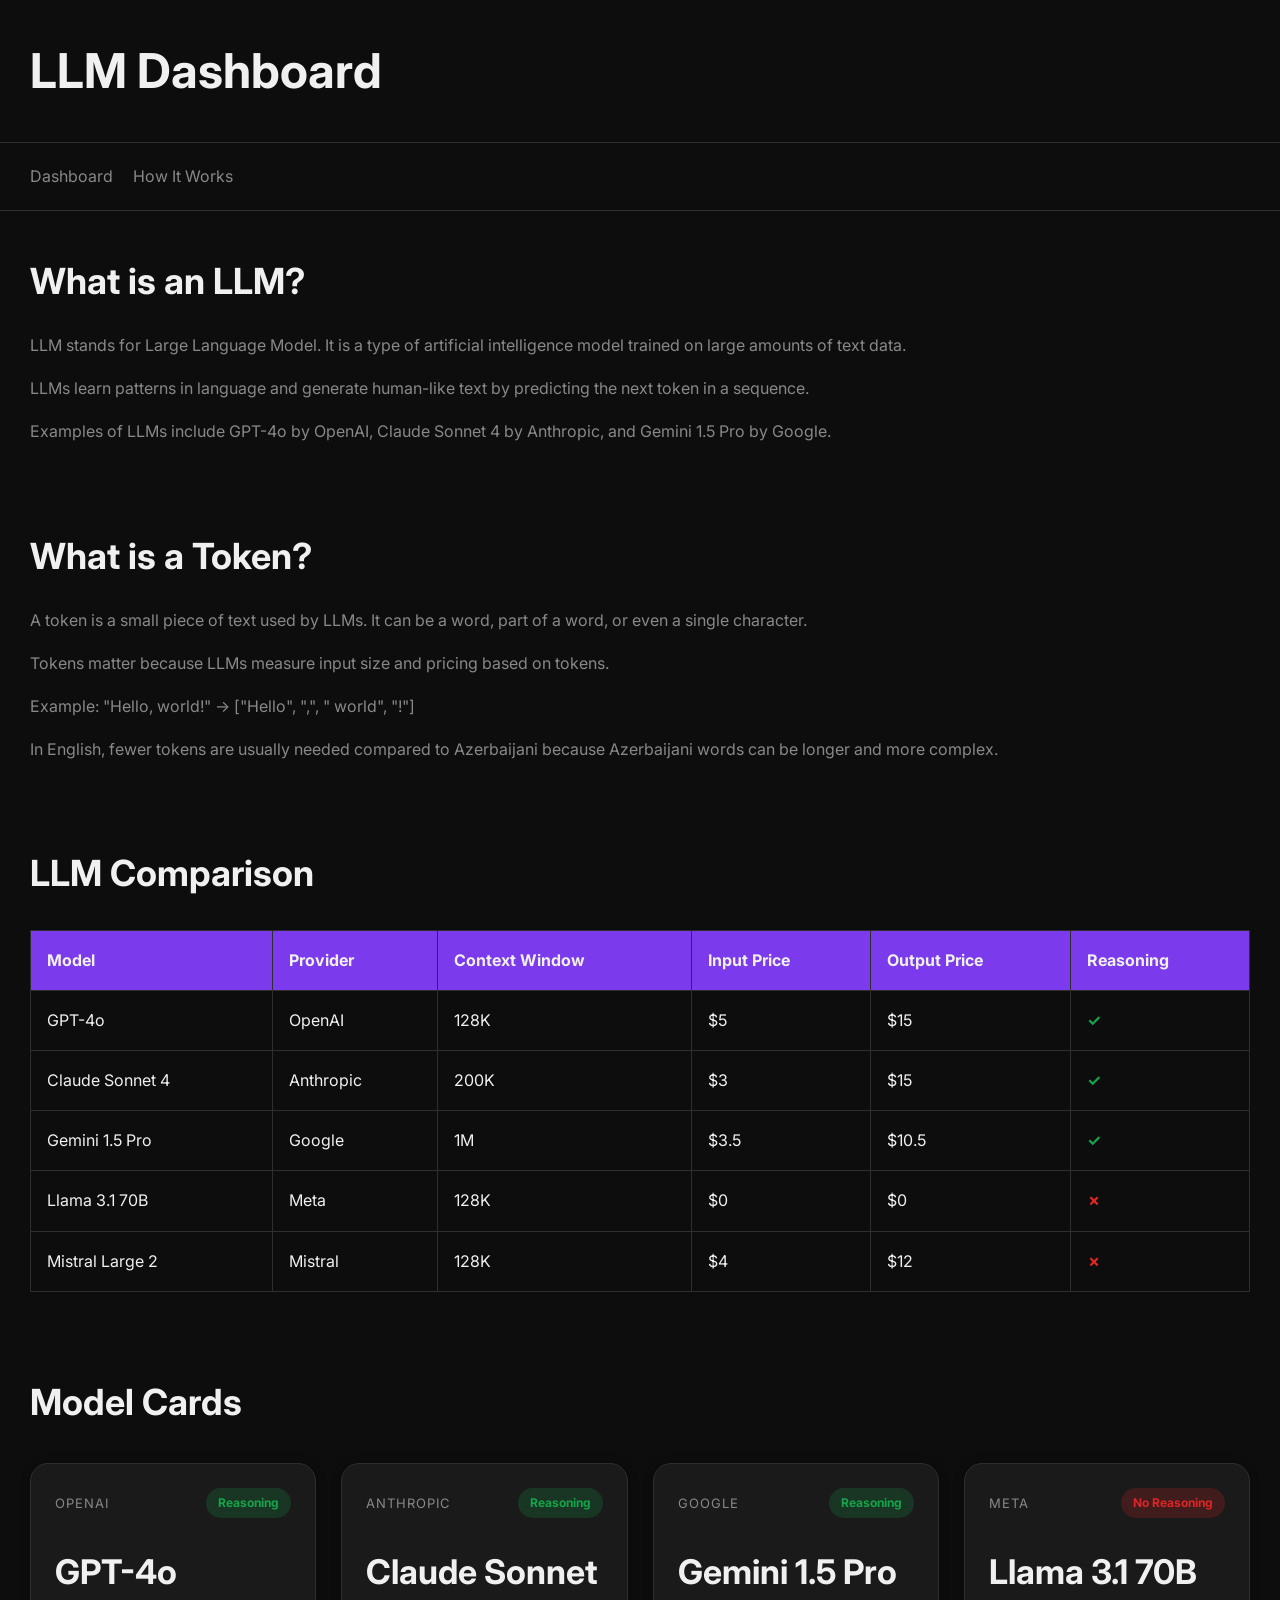
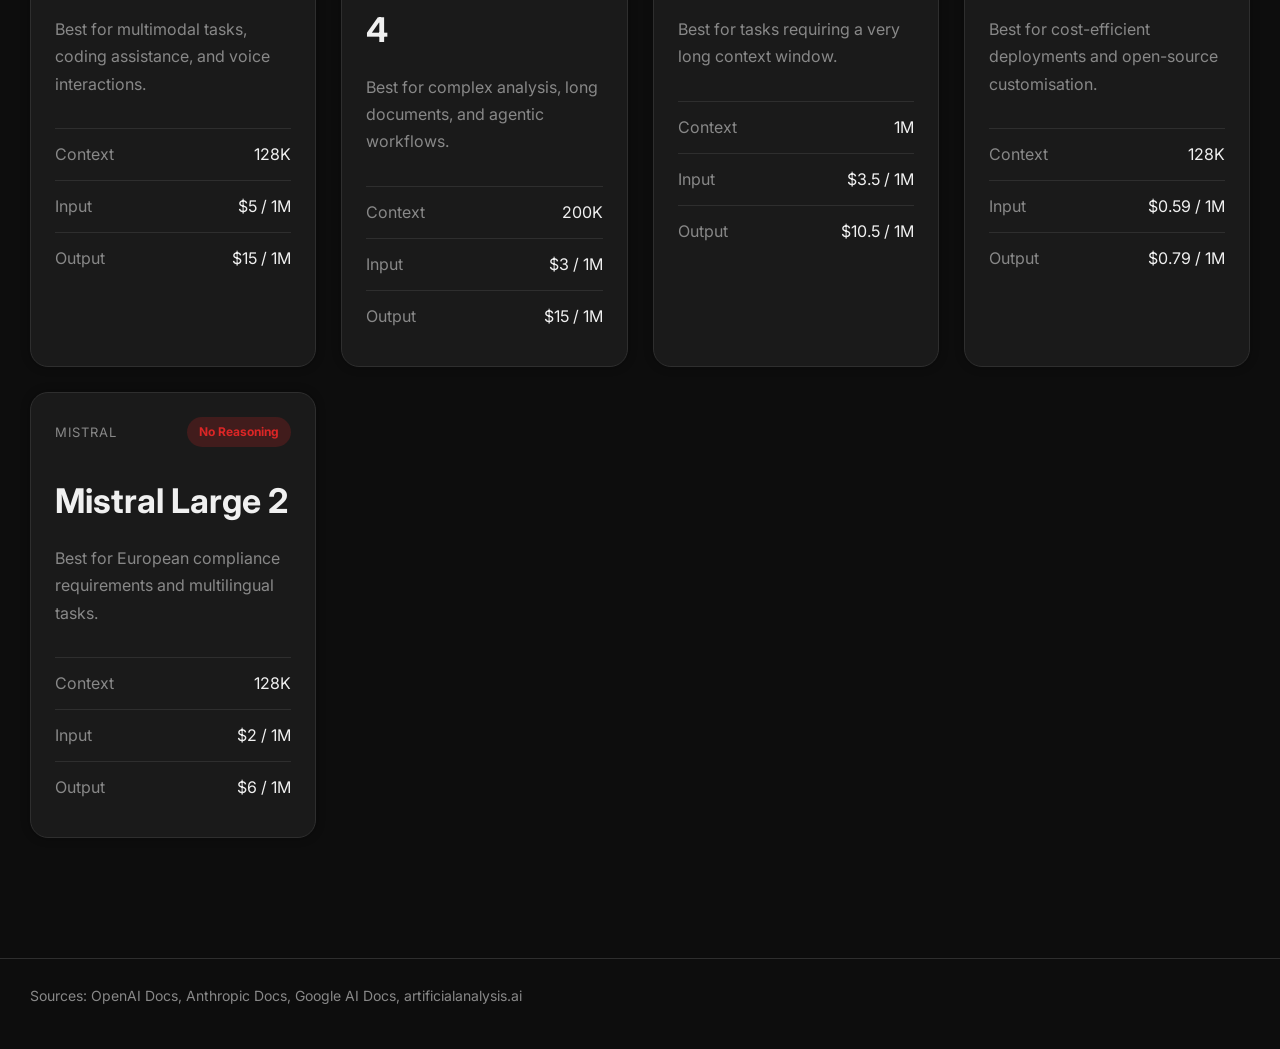
==== index.html @ 3caa98b6 "feat: add LLM dashboard pages and styling" ====
<!DOCTYPE html>
<html lang="en">

<head>
  <meta charset="UTF-8">
  <title>LLM Dashboard</title>

  <link rel="stylesheet" href="styles.css">
</head>

<body>

  <header>
    <h1>LLM Dashboard</h1>
  </header>

  <nav>
    <a href="index.html">Dashboard</a>
    <a href="how-it-works.html">How It Works</a>
  </nav>

  <main>

    <!-- WHAT IS LLM -->
    <section id="what-is-llm">

      <h2>What is an LLM?</h2>

      <p>
        LLM stands for Large Language Model. It is a type of artificial intelligence model trained on large amounts of text data.
      </p>

      <p>
        LLMs learn patterns in language and generate human-like text by predicting the next token in a sequence.
      </p>

      <p>
        Examples of LLMs include GPT-4o by OpenAI, Claude Sonnet 4 by Anthropic, and Gemini 1.5 Pro by Google.
      </p>

    </section>

    <!-- WHAT IS TOKEN -->
    <section id="what-is-token">

      <h2>What is a Token?</h2>

      <p>
        A token is a small piece of text used by LLMs. It can be a word, part of a word, or even a single character.
      </p>

      <p>
        Tokens matter because LLMs measure input size and pricing based on tokens.
      </p>

      <p>
        Example:
        "Hello, world!" → ["Hello", ",", " world", "!"]
      </p>

      <p>
        In English, fewer tokens are usually needed compared to Azerbaijani because Azerbaijani words can be longer and more complex.
      </p>

    </section>

    <!-- COMPARISON TABLE -->
    <section id="comparison">

      <h2>LLM Comparison</h2>

      <table>

        <thead>

          <tr>
            <th>Model</th>
            <th>Provider</th>
            <th>Context Window</th>
            <th>Input Price</th>
            <th>Output Price</th>
            <th>Reasoning</th>
          </tr>

        </thead>

        <tbody>

          <tr>
            <td>GPT-4o</td>
            <td>OpenAI</td>
            <td>128K</td>
            <td>$5</td>
            <td>$15</td>
            <td class="reasoning-yes">✓</td>
          </tr>

          <tr>
            <td>Claude Sonnet 4</td>
            <td>Anthropic</td>
            <td>200K</td>
            <td>$3</td>
            <td>$15</td>
            <td class="reasoning-yes">✓</td>
          </tr>

          <tr>
            <td>Gemini 1.5 Pro</td>
            <td>Google</td>
            <td>1M</td>
            <td>$3.5</td>
            <td>$10.5</td>
            <td class="reasoning-yes">✓</td>
          </tr>

          <tr>
            <td>Llama 3.1 70B</td>
            <td>Meta</td>
            <td>128K</td>
            <td>$0</td>
            <td>$0</td>
            <td class="reasoning-no">✗</td>
          </tr>

          <tr>
            <td>Mistral Large 2</td>
            <td>Mistral</td>
            <td>128K</td>
            <td>$4</td>
            <td>$12</td>
            <td class="reasoning-no">✗</td>
          </tr>

        </tbody>

      </table>

    </section>

    <!-- MODEL CARDS -->
    <section id="model-cards">

      <h2>Model Cards</h2>

      <div class="cards-grid">

        <!-- CARD 1 -->
        <div class="card">

          <div class="card-header">
            <span class="card-provider">OPENAI</span>
            <span class="card-reasoning reasoning-yes">Reasoning</span>
          </div>

          <h3 class="card-name">GPT-4o</h3>

          <p class="card-tagline">
            Best for multimodal tasks, coding assistance, and voice interactions.
          </p>

          <ul class="card-specs">

            <li>
              <span class="spec-label">Context</span>
              <span class="spec-value">128K</span>
            </li>

            <li>
              <span class="spec-label">Input</span>
              <span class="spec-value">$5 / 1M</span>
            </li>

            <li>
              <span class="spec-label">Output</span>
              <span class="spec-value">$15 / 1M</span>
            </li>

          </ul>

        </div>

        <!-- CARD 2 -->
        <div class="card">

          <div class="card-header">
            <span class="card-provider">ANTHROPIC</span>
            <span class="card-reasoning reasoning-yes">Reasoning</span>
          </div>

          <h3 class="card-name">Claude Sonnet 4</h3>

          <p class="card-tagline">
            Best for complex analysis, long documents, and agentic workflows.
          </p>

          <ul class="card-specs">

            <li>
              <span class="spec-label">Context</span>
              <span class="spec-value">200K</span>
            </li>

            <li>
              <span class="spec-label">Input</span>
              <span class="spec-value">$3 / 1M</span>
            </li>

            <li>
              <span class="spec-label">Output</span>
              <span class="spec-value">$15 / 1M</span>
            </li>

          </ul>

        </div>

        <!-- CARD 3 -->
        <div class="card">

          <div class="card-header">
            <span class="card-provider">GOOGLE</span>
            <span class="card-reasoning reasoning-yes">Reasoning</span>
          </div>

          <h3 class="card-name">Gemini 1.5 Pro</h3>

          <p class="card-tagline">
            Best for tasks requiring a very long context window.
          </p>

          <ul class="card-specs">

            <li>
              <span class="spec-label">Context</span>
              <span class="spec-value">1M</span>
            </li>

            <li>
              <span class="spec-label">Input</span>
              <span class="spec-value">$3.5 / 1M</span>
            </li>

            <li>
              <span class="spec-label">Output</span>
              <span class="spec-value">$10.5 / 1M</span>
            </li>

          </ul>

        </div>

        <!-- CARD 4 -->
        <div class="card">

          <div class="card-header">
            <span class="card-provider">META</span>
            <span class="card-reasoning reasoning-no">No Reasoning</span>
          </div>

          <h3 class="card-name">Llama 3.1 70B</h3>

          <p class="card-tagline">
            Best for cost-efficient deployments and open-source customisation.
          </p>

          <ul class="card-specs">

            <li>
              <span class="spec-label">Context</span>
              <span class="spec-value">128K</span>
            </li>

            <li>
              <span class="spec-label">Input</span>
              <span class="spec-value">$0.59 / 1M</span>
            </li>

            <li>
              <span class="spec-label">Output</span>
              <span class="spec-value">$0.79 / 1M</span>
            </li>

          </ul>

        </div>

        <!-- CARD 5 -->
        <div class="card">

          <div class="card-header">
            <span class="card-provider">MISTRAL</span>
            <span class="card-reasoning reasoning-no">No Reasoning</span>
          </div>

          <h3 class="card-name">Mistral Large 2</h3>

          <p class="card-tagline">
            Best for European compliance requirements and multilingual tasks.
          </p>

          <ul class="card-specs">

            <li>
              <span class="spec-label">Context</span>
              <span class="spec-value">128K</span>
            </li>

            <li>
              <span class="spec-label">Input</span>
              <span class="spec-value">$2 / 1M</span>
            </li>

            <li>
              <span class="spec-label">Output</span>
              <span class="spec-value">$6 / 1M</span>
            </li>

          </ul>

        </div>

      </div>

    </section>

  </main>

  <footer>
    <p>
      Sources: OpenAI Docs, Anthropic Docs, Google AI Docs, artificialanalysis.ai
    </p>
  </footer>

</body>

</html>
---- styles.css ----
@import url('https://fonts.googleapis.com/css2?family=Inter:wght@400;500;700&display=swap');

:root {
  --color-background: #0d0d0d;
  --color-surface: #1a1a1a;
  --color-border: #2e2e2e;
  --color-text-primary: #f0f0f0;
  --color-text-secondary: #888888;
  --color-accent: #7c3aed;
  --color-accent-hover: #6d28d9;

  --color-green: #16a34a;
  --color-red: #dc2626;
}

* {
  margin: 0;
  padding: 0;
  box-sizing: border-box;
}

body {
  background-color: var(--color-background);
  color: var(--color-text-primary);
  font-family: 'Inter', sans-serif;
  line-height: 1.7;
}

header {
  padding: 30px;
  border-bottom: 1px solid var(--color-border);
}

header h1 {
  font-size: 48px;
}

nav {
  padding: 20px 30px;

  display: flex;
  gap: 20px;

  border-bottom: 1px solid var(--color-border);
}

nav a {
  color: var(--color-text-secondary);
  text-decoration: none;

  transition: 0.3s;
}

nav a:hover {
  color: var(--color-accent);
}

main {
  padding: 40px 30px;
}

section {
  margin-bottom: 80px;
}

h2 {
  font-size: 36px;
  margin-bottom: 20px;
}

p {
  margin-bottom: 16px;
  color: var(--color-text-secondary);
}

table {
  width: 100%;
  border-collapse: collapse;
  margin-top: 25px;
}

thead {
  background-color: var(--color-accent);
}

th,
td {
  border: 1px solid var(--color-border);
  padding: 16px;
  text-align: left;
}

.reasoning-yes {
  color: var(--color-green);
  font-weight: bold;
}

.reasoning-no {
  color: var(--color-red);
  font-weight: bold;
}

.cards-grid {
  display: grid;
  grid-template-columns: repeat(auto-fit, minmax(280px, 1fr));
  gap: 25px;

  margin-top: 30px;
}

.card {
  background-color: var(--color-surface);

  border: 1px solid var(--color-border);
  border-radius: 18px;

  padding: 24px;

  transition: 0.3s;

  box-shadow: 0 0 10px rgba(0, 0, 0, 0.3);
}

.card:hover {
  transform: translateY(-6px);
}

.card-header {
  display: flex;
  justify-content: space-between;
  align-items: center;

  margin-bottom: 25px;
}

.card-provider {
  font-size: 13px;
  color: var(--color-text-secondary);
  letter-spacing: 1px;
}

.card-reasoning {
  padding: 5px 12px;
  border-radius: 999px;

  font-size: 12px;
}

.reasoning-yes.card-reasoning {
  background-color: rgba(22, 163, 74, 0.2);
}

.reasoning-no.card-reasoning {
  background-color: rgba(220, 38, 38, 0.2);
}

.card-name {
  font-size: 34px;
  margin-bottom: 15px;
}

.card-tagline {
  margin-bottom: 30px;
}

.card-specs {
  list-style: none;
}

.card-specs li {
  display: flex;
  justify-content: space-between;

  padding: 12px 0;

  border-top: 1px solid var(--color-border);
}

.spec-label {
  color: var(--color-text-secondary);
}

.timeline {
  list-style: none;

  position: relative;

  margin-top: 50px;
  padding-left: 70px;
}

.timeline::before {
  content: "";

  position: absolute;

  left: 19px;
  top: 0;
  bottom: 0;

  width: 2px;

  background-color: var(--color-accent);
}

.timeline-step {
  position: relative;

  margin-bottom: 50px;

  opacity: 0;

  animation: fadeInUp 0.7s forwards;
}

.timeline-step:nth-child(1) {
  animation-delay: 0.2s;
}

.timeline-step:nth-child(2) {
  animation-delay: 0.4s;
}

.timeline-step:nth-child(3) {
  animation-delay: 0.6s;
}

.timeline-step:nth-child(4) {
  animation-delay: 0.8s;
}

.timeline-step:nth-child(5) {
  animation-delay: 1s;
}

.timeline-step:nth-child(6) {
  animation-delay: 1.2s;
}

.step-marker {
  position: absolute;

  left: -70px;

  width: 40px;
  height: 40px;

  border-radius: 50%;

  background-color: var(--color-accent);

  display: flex;
  justify-content: center;
  align-items: center;

  font-weight: bold;
}

.step-content {
  background-color: var(--color-surface);

  border: 1px solid var(--color-border);
  border-radius: 18px;

  padding: 25px;
}

.step-content h3 {
  margin-bottom: 12px;
}

footer {
  border-top: 1px solid var(--color-border);

  padding: 25px 30px;

  font-size: 14px;
  color: var(--color-text-secondary);
}

@keyframes fadeInUp {

  from {
    opacity: 0;
    transform: translateY(20px);
  }

  to {
    opacity: 1;
    transform: translateY(0);
  }

}
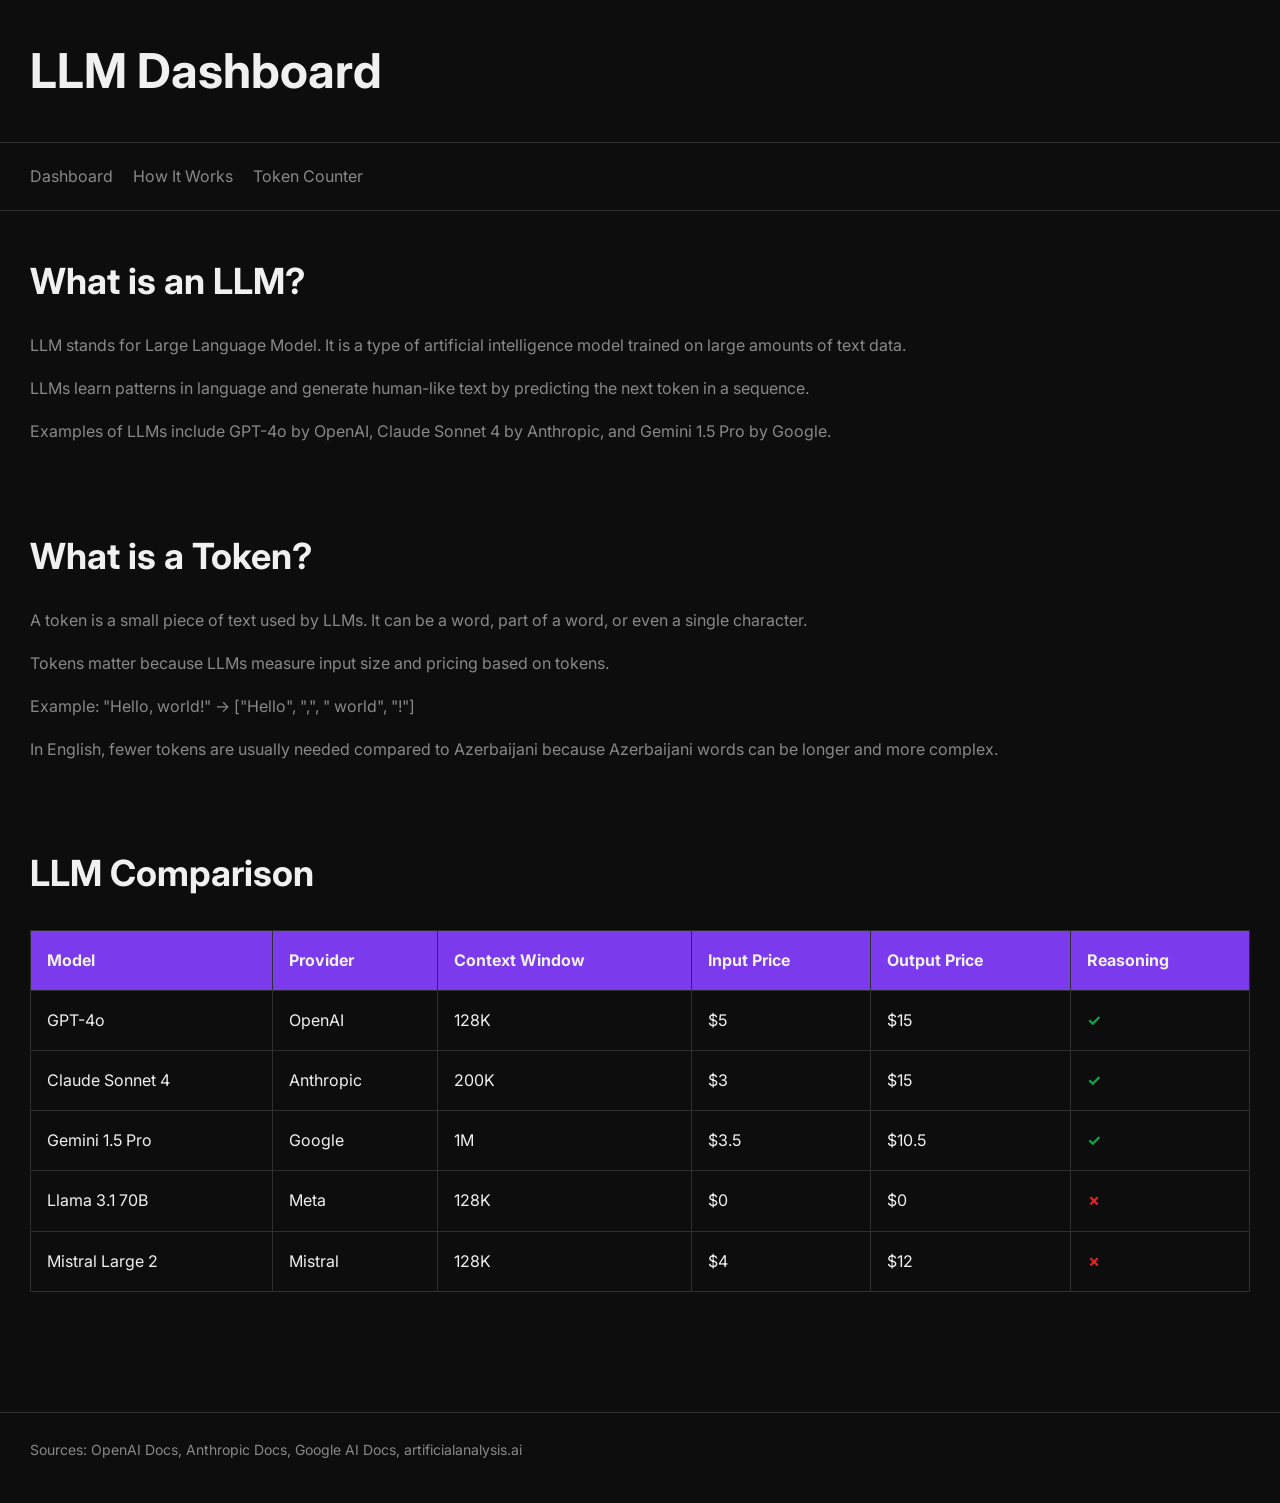
==== commit 7a4cdb5d: "add token counter functionality" ====
--- a/index.html
+++ b/index.html
@@ -17,6 +17,7 @@
   <nav>
     <a href="index.html">Dashboard</a>
     <a href="how-it-works.html">How It Works</a>
+    <a href="tokenCounter.html">Token Counter</a>
   </nav>
 
   <main>
@@ -137,192 +138,6 @@
 
     </section>
 
-    <!-- MODEL CARDS -->
-    <section id="model-cards">
-
-      <h2>Model Cards</h2>
-
-      <div class="cards-grid">
-
-        <!-- CARD 1 -->
-        <div class="card">
-
-          <div class="card-header">
-            <span class="card-provider">OPENAI</span>
-            <span class="card-reasoning reasoning-yes">Reasoning</span>
-          </div>
-
-          <h3 class="card-name">GPT-4o</h3>
-
-          <p class="card-tagline">
-            Best for multimodal tasks, coding assistance, and voice interactions.
-          </p>
-
-          <ul class="card-specs">
-
-            <li>
-              <span class="spec-label">Context</span>
-              <span class="spec-value">128K</span>
-            </li>
-
-            <li>
-              <span class="spec-label">Input</span>
-              <span class="spec-value">$5 / 1M</span>
-            </li>
-
-            <li>
-              <span class="spec-label">Output</span>
-              <span class="spec-value">$15 / 1M</span>
-            </li>
-
-          </ul>
-
-        </div>
-
-        <!-- CARD 2 -->
-        <div class="card">
-
-          <div class="card-header">
-            <span class="card-provider">ANTHROPIC</span>
-            <span class="card-reasoning reasoning-yes">Reasoning</span>
-          </div>
-
-          <h3 class="card-name">Claude Sonnet 4</h3>
-
-          <p class="card-tagline">
-            Best for complex analysis, long documents, and agentic workflows.
-          </p>
-
-          <ul class="card-specs">
-
-            <li>
-              <span class="spec-label">Context</span>
-              <span class="spec-value">200K</span>
-            </li>
-
-            <li>
-              <span class="spec-label">Input</span>
-              <span class="spec-value">$3 / 1M</span>
-            </li>
-
-            <li>
-              <span class="spec-label">Output</span>
-              <span class="spec-value">$15 / 1M</span>
-            </li>
-
-          </ul>
-
-        </div>
-
-        <!-- CARD 3 -->
-        <div class="card">
-
-          <div class="card-header">
-            <span class="card-provider">GOOGLE</span>
-            <span class="card-reasoning reasoning-yes">Reasoning</span>
-          </div>
-
-          <h3 class="card-name">Gemini 1.5 Pro</h3>
-
-          <p class="card-tagline">
-            Best for tasks requiring a very long context window.
-          </p>
-
-          <ul class="card-specs">
-
-            <li>
-              <span class="spec-label">Context</span>
-              <span class="spec-value">1M</span>
-            </li>
-
-            <li>
-              <span class="spec-label">Input</span>
-              <span class="spec-value">$3.5 / 1M</span>
-            </li>
-
-            <li>
-              <span class="spec-label">Output</span>
-              <span class="spec-value">$10.5 / 1M</span>
-            </li>
-
-          </ul>
-
-        </div>
-
-        <!-- CARD 4 -->
-        <div class="card">
-
-          <div class="card-header">
-            <span class="card-provider">META</span>
-            <span class="card-reasoning reasoning-no">No Reasoning</span>
-          </div>
-
-          <h3 class="card-name">Llama 3.1 70B</h3>
-
-          <p class="card-tagline">
-            Best for cost-efficient deployments and open-source customisation.
-          </p>
-
-          <ul class="card-specs">
-
-            <li>
-              <span class="spec-label">Context</span>
-              <span class="spec-value">128K</span>
-            </li>
-
-            <li>
-              <span class="spec-label">Input</span>
-              <span class="spec-value">$0.59 / 1M</span>
-            </li>
-
-            <li>
-              <span class="spec-label">Output</span>
-              <span class="spec-value">$0.79 / 1M</span>
-            </li>
-
-          </ul>
-
-        </div>
-
-        <!-- CARD 5 -->
-        <div class="card">
-
-          <div class="card-header">
-            <span class="card-provider">MISTRAL</span>
-            <span class="card-reasoning reasoning-no">No Reasoning</span>
-          </div>
-
-          <h3 class="card-name">Mistral Large 2</h3>
-
-          <p class="card-tagline">
-            Best for European compliance requirements and multilingual tasks.
-          </p>
-
-          <ul class="card-specs">
-
-            <li>
-              <span class="spec-label">Context</span>
-              <span class="spec-value">128K</span>
-            </li>
-
-            <li>
-              <span class="spec-label">Input</span>
-              <span class="spec-value">$2 / 1M</span>
-            </li>
-
-            <li>
-              <span class="spec-label">Output</span>
-              <span class="spec-value">$6 / 1M</span>
-            </li>
-
-          </ul>
-
-        </div>
-
-      </div>
-
-    </section>
-
   </main>
 
   <footer>
